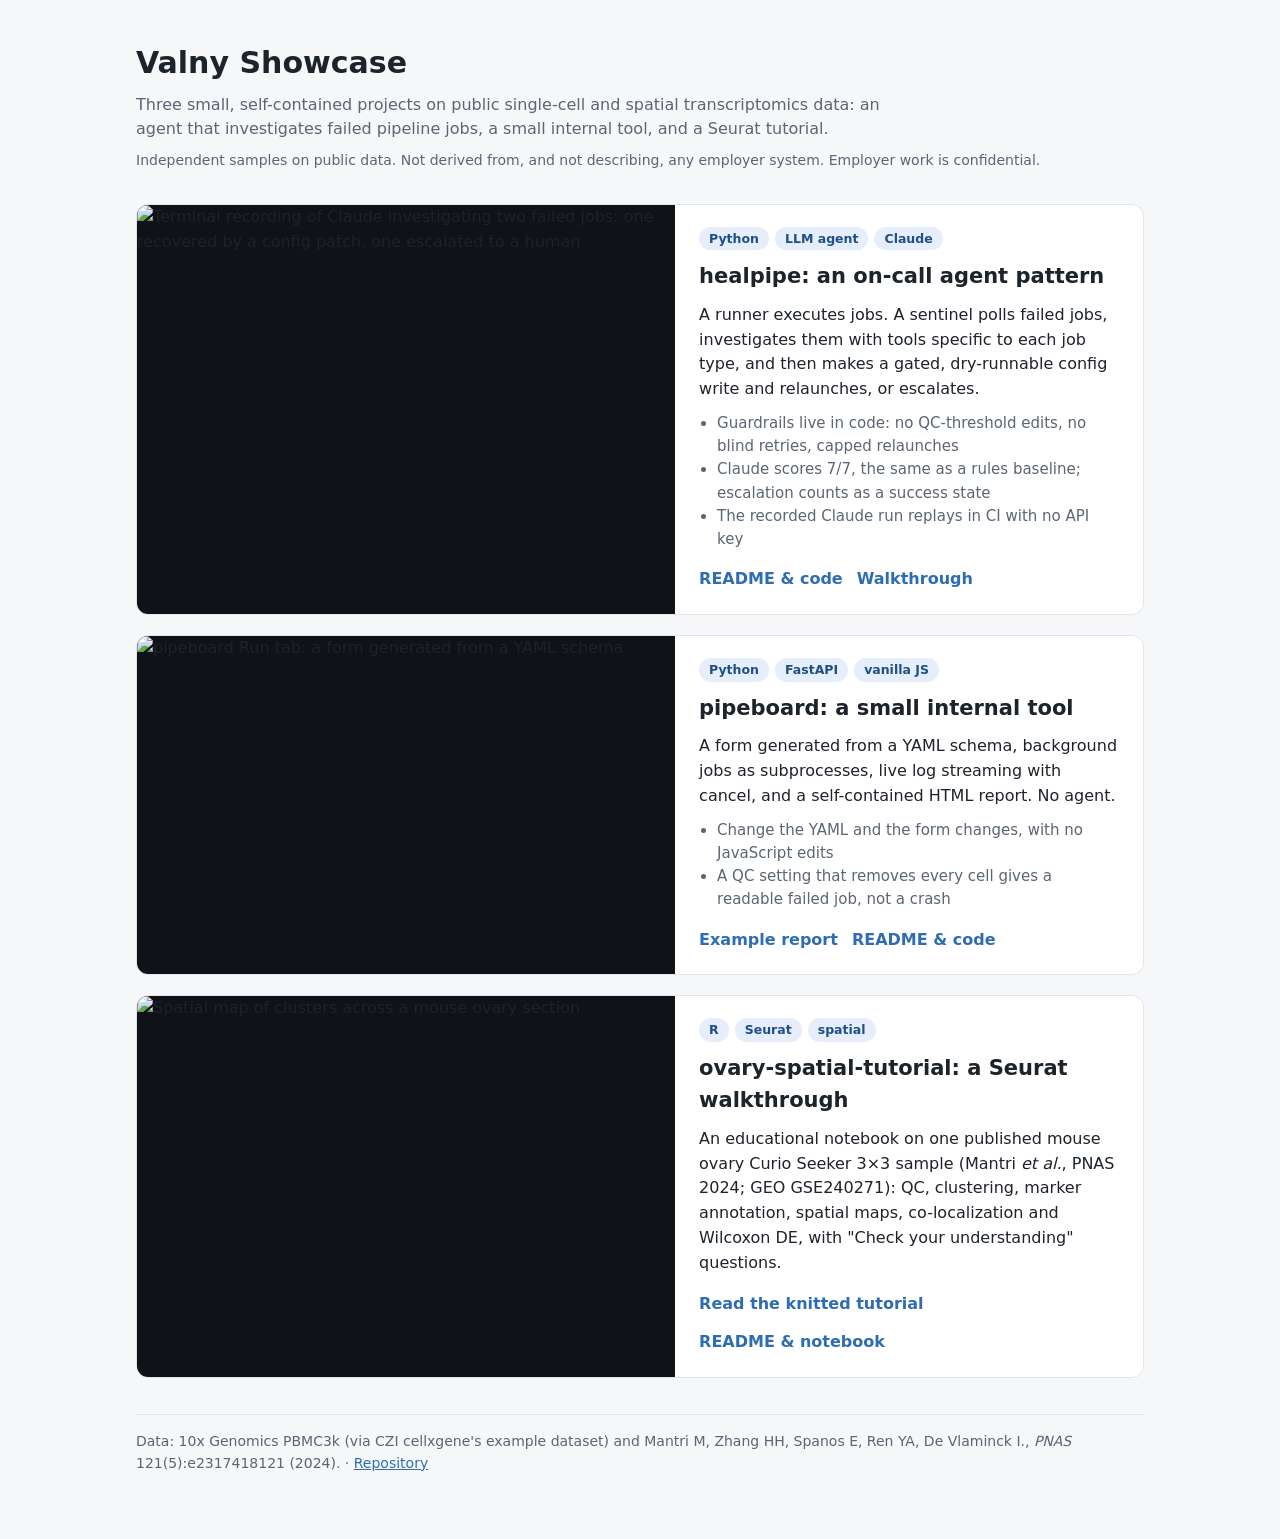
==== pages/index.html @ 6eff6fda "Add healpipe investigation GIF and a GitHub Pages site - healpipe/docs/screenshots/investigation.gif" ====
<!doctype html>
<html lang="en">
<head>
  <meta charset="utf-8">
  <meta name="viewport" content="width=device-width, initial-scale=1">
  <title>Valny Showcase</title>
  <meta name="description" content="Three small projects on public single-cell and spatial data: an on-call agent pattern, an internal-tool UI, and a Seurat tutorial.">
  <style>
    :root {
      --bg: #f6f7f9; --panel: #ffffff; --text: #1d232b; --muted: #5b6573; --line: #e1e5ea;
      --accent: #2f6db3; --chip: #e5eefa; --chip-text: #1f4f86;
    }
    @media (prefers-color-scheme: dark) {
      :root {
        --bg: #14171b; --panel: #1c2026; --text: #e4e7eb; --muted: #9aa4b1; --line: #2c323a;
        --accent: #6ea8ec; --chip: #1b2d45; --chip-text: #9cc3f2;
      }
    }
    * { box-sizing: border-box; }
    body { margin: 0; background: var(--bg); color: var(--text); font: 16px/1.55 system-ui, -apple-system, "Segoe UI", sans-serif; }
    main { max-width: 1040px; margin: 0 auto; padding: 40px 16px 64px; }
    h1 { font-size: 30px; margin: 0 0 6px; }
    .lede { color: var(--muted); margin: 0 0 8px; max-width: 760px; }
    .note { color: var(--muted); font-size: 14px; margin: 0 0 32px; }
    .cards { display: grid; gap: 20px; }
    .card { background: var(--panel); border: 1px solid var(--line); border-radius: 12px; overflow: hidden; display: grid; grid-template-columns: 1.15fr 1fr; }
    .card img { width: 100%; height: 100%; object-fit: cover; object-position: top left; display: block; background: #0f1216; min-height: 240px; }
    .card img.contain { object-fit: contain; object-position: center; }
    .body { padding: 22px 24px; display: flex; flex-direction: column; gap: 10px; }
    .chips { display: flex; gap: 6px; flex-wrap: wrap; }
    .chip { background: var(--chip); color: var(--chip-text); border-radius: 999px; padding: 2px 10px; font-size: 12.5px; font-weight: 600; }
    h2 { font-size: 21px; margin: 0; }
    .body p { margin: 0; }
    ul { margin: 0; padding-left: 18px; color: var(--muted); font-size: 15px; }
    .links { margin-top: auto; display: flex; gap: 14px; flex-wrap: wrap; padding-top: 6px; }
    .links a { color: var(--accent); font-weight: 600; text-decoration: none; }
    .links a:hover { text-decoration: underline; }
    footer { color: var(--muted); font-size: 14px; margin-top: 36px; border-top: 1px solid var(--line); padding-top: 16px; }
    @media (max-width: 760px) { .card { grid-template-columns: 1fr; } .card img { min-height: 0; max-height: 320px; } h1 { font-size: 25px; } }
  </style>
</head>
<body>
<main>
  <h1>Valny Showcase</h1>
  <p class="lede">Three small, self-contained projects on public single-cell and spatial transcriptomics data: an agent that investigates failed pipeline jobs, a small internal tool, and a Seurat tutorial.</p>
  <p class="note">Independent samples on public data. Not derived from, and not describing, any employer system. Employer work is confidential.</p>

  <div class="cards">
    <article class="card">
      <img class="contain" src="healpipe-investigation.gif" alt="Terminal recording of Claude investigating two failed jobs: one recovered by a config patch, one escalated to a human">
      <div class="body">
        <div class="chips"><span class="chip">Python</span><span class="chip">LLM agent</span><span class="chip">Claude</span></div>
        <h2>healpipe: an on-call agent pattern</h2>
        <p>A runner executes jobs. A sentinel polls failed jobs, investigates them with tools specific to each job type, and then makes a gated, dry-runnable config write and relaunches, or escalates.</p>
        <ul>
          <li>Guardrails live in code: no QC-threshold edits, no blind retries, capped relaunches</li>
          <li>Claude scores 7/7, the same as a rules baseline; escalation counts as a success state</li>
          <li>The recorded Claude run replays in CI with no API key</li>
        </ul>
        <div class="links">
          <a href="https://github.com/martin-valny/valny-showcase/tree/main/healpipe">README &amp; code</a>
          <a href="https://github.com/martin-valny/valny-showcase/blob/main/healpipe/docs/WALKTHROUGH.md">Walkthrough</a>
        </div>
      </div>
    </article>

    <article class="card">
      <img src="pipeboard-run-form.png" alt="pipeboard Run tab: a form generated from a YAML schema">
      <div class="body">
        <div class="chips"><span class="chip">Python</span><span class="chip">FastAPI</span><span class="chip">vanilla JS</span></div>
        <h2>pipeboard: a small internal tool</h2>
        <p>A form generated from a YAML schema, background jobs as subprocesses, live log streaming with cancel, and a self-contained HTML report. No agent.</p>
        <ul>
          <li>Change the YAML and the form changes, with no JavaScript edits</li>
          <li>A QC setting that removes every cell gives a readable failed job, not a crash</li>
        </ul>
        <div class="links">
          <a href="pipeboard-example-report.html">Example report</a>
          <a href="https://github.com/martin-valny/valny-showcase/tree/main/pipeboard">README &amp; code</a>
        </div>
      </div>
    </article>

    <article class="card">
      <img src="ovary-spatial-clusters.png" alt="Spatial map of clusters across a mouse ovary section">
      <div class="body">
        <div class="chips"><span class="chip">R</span><span class="chip">Seurat</span><span class="chip">spatial</span></div>
        <h2>ovary-spatial-tutorial: a Seurat walkthrough</h2>
        <p>An educational notebook on one published mouse ovary Curio Seeker 3×3 sample (Mantri <em>et al.</em>, PNAS 2024; GEO GSE240271): QC, clustering, marker annotation, spatial maps, co-localization and Wilcoxon DE, with "Check your understanding" questions.</p>
        <div class="links">
          <a href="ovary-tutorial.html">Read the knitted tutorial</a>
          <a href="https://github.com/martin-valny/valny-showcase/tree/main/ovary-spatial-tutorial">README &amp; notebook</a>
        </div>
      </div>
    </article>
  </div>

  <footer>
    Data: 10x Genomics PBMC3k (via CZI cellxgene's example dataset) and Mantri M, Zhang HH, Spanos E, Ren YA, De Vlaminck I., <em>PNAS</em> 121(5):e2317418121 (2024).
    · <a href="https://github.com/martin-valny/valny-showcase" style="color:var(--accent)">Repository</a>
  </footer>
</main>
</body>
</html>
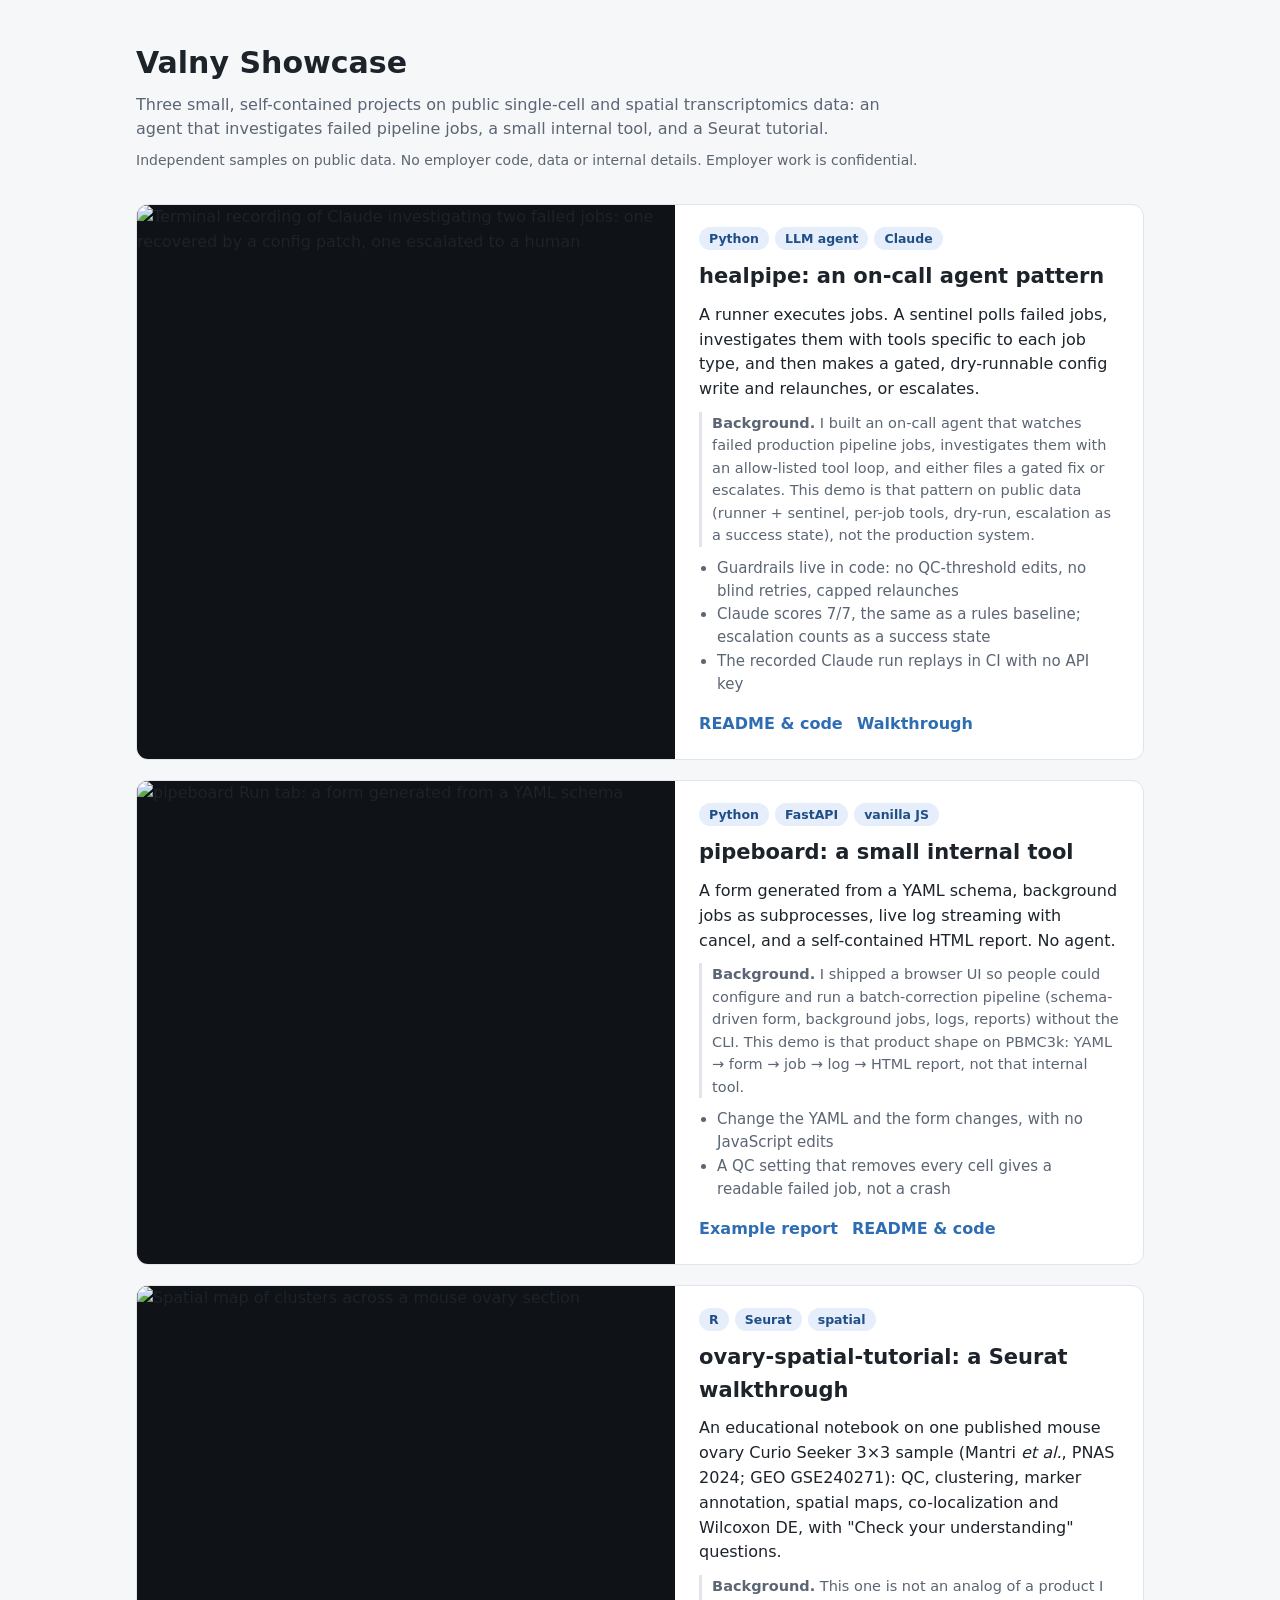
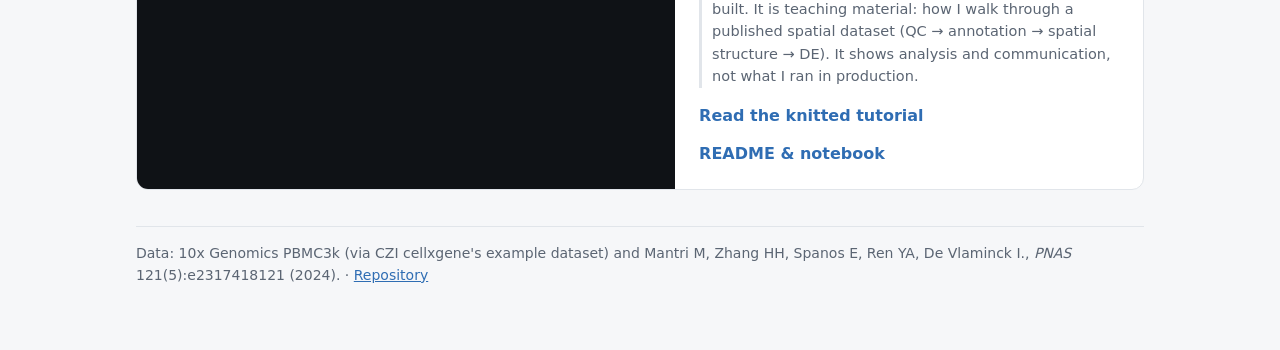
==== commit 177ec63f: "Add a short background note per project (READMEs and site); tighten disclaimer wording Co-Authored-B" ====
--- a/pages/index.html
+++ b/pages/index.html
@@ -31,6 +31,7 @@
     .chip { background: var(--chip); color: var(--chip-text); border-radius: 999px; padding: 2px 10px; font-size: 12.5px; font-weight: 600; }
     h2 { font-size: 21px; margin: 0; }
     .body p { margin: 0; }
+    .body p.bg { font-size: 14.5px; color: var(--muted); border-left: 3px solid var(--line); padding-left: 10px; }
     ul { margin: 0; padding-left: 18px; color: var(--muted); font-size: 15px; }
     .links { margin-top: auto; display: flex; gap: 14px; flex-wrap: wrap; padding-top: 6px; }
     .links a { color: var(--accent); font-weight: 600; text-decoration: none; }
@@ -43,7 +44,7 @@
 <main>
   <h1>Valny Showcase</h1>
   <p class="lede">Three small, self-contained projects on public single-cell and spatial transcriptomics data: an agent that investigates failed pipeline jobs, a small internal tool, and a Seurat tutorial.</p>
-  <p class="note">Independent samples on public data. Not derived from, and not describing, any employer system. Employer work is confidential.</p>
+  <p class="note">Independent samples on public data. No employer code, data or internal details. Employer work is confidential.</p>
 
   <div class="cards">
     <article class="card">
@@ -52,6 +53,7 @@
         <div class="chips"><span class="chip">Python</span><span class="chip">LLM agent</span><span class="chip">Claude</span></div>
         <h2>healpipe: an on-call agent pattern</h2>
         <p>A runner executes jobs. A sentinel polls failed jobs, investigates them with tools specific to each job type, and then makes a gated, dry-runnable config write and relaunches, or escalates.</p>
+        <p class="bg"><strong>Background.</strong> I built an on-call agent that watches failed production pipeline jobs, investigates them with an allow-listed tool loop, and either files a gated fix or escalates. This demo is that pattern on public data (runner + sentinel, per-job tools, dry-run, escalation as a success state), not the production system.</p>
         <ul>
           <li>Guardrails live in code: no QC-threshold edits, no blind retries, capped relaunches</li>
           <li>Claude scores 7/7, the same as a rules baseline; escalation counts as a success state</li>
@@ -70,6 +72,7 @@
         <div class="chips"><span class="chip">Python</span><span class="chip">FastAPI</span><span class="chip">vanilla JS</span></div>
         <h2>pipeboard: a small internal tool</h2>
         <p>A form generated from a YAML schema, background jobs as subprocesses, live log streaming with cancel, and a self-contained HTML report. No agent.</p>
+        <p class="bg"><strong>Background.</strong> I shipped a browser UI so people could configure and run a batch-correction pipeline (schema-driven form, background jobs, logs, reports) without the CLI. This demo is that product shape on PBMC3k: YAML → form → job → log → HTML report, not that internal tool.</p>
         <ul>
           <li>Change the YAML and the form changes, with no JavaScript edits</li>
           <li>A QC setting that removes every cell gives a readable failed job, not a crash</li>
@@ -87,6 +90,7 @@
         <div class="chips"><span class="chip">R</span><span class="chip">Seurat</span><span class="chip">spatial</span></div>
         <h2>ovary-spatial-tutorial: a Seurat walkthrough</h2>
         <p>An educational notebook on one published mouse ovary Curio Seeker 3×3 sample (Mantri <em>et al.</em>, PNAS 2024; GEO GSE240271): QC, clustering, marker annotation, spatial maps, co-localization and Wilcoxon DE, with "Check your understanding" questions.</p>
+        <p class="bg"><strong>Background.</strong> This one is not an analog of a product I built. It is teaching material: how I walk through a published spatial dataset (QC → annotation → spatial structure → DE). It shows analysis and communication, not what I ran in production.</p>
         <div class="links">
           <a href="ovary-tutorial.html">Read the knitted tutorial</a>
           <a href="https://github.com/martin-valny/valny-showcase/tree/main/ovary-spatial-tutorial">README &amp; notebook</a>
